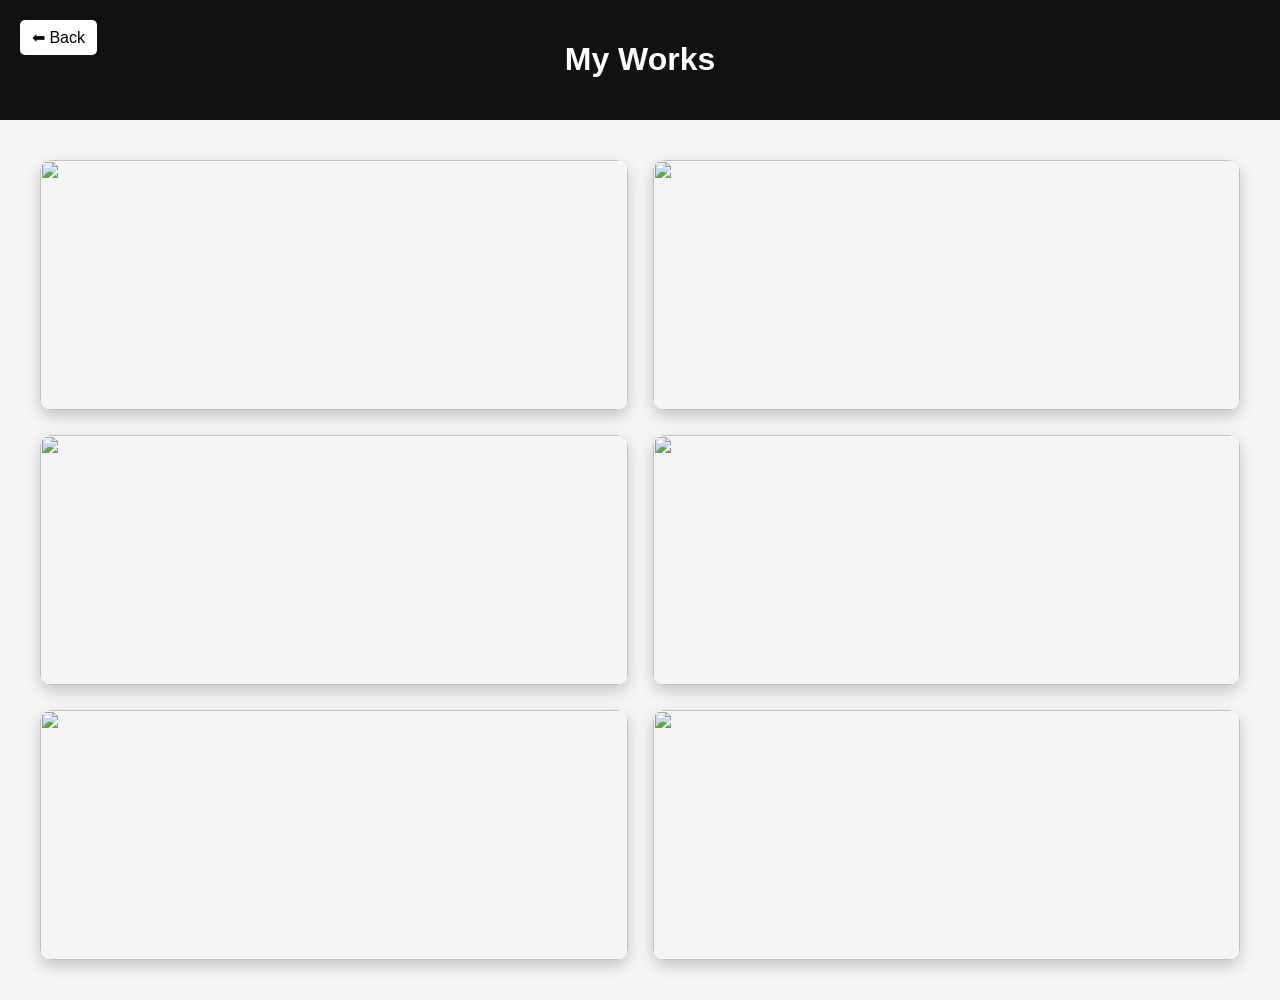
==== works.html @ 4d8da244 "new" ====
<!DOCTYPE html>
<html lang="en">
<head>
  <meta charset="UTF-8">
  <title>My Works</title>

  <style>
    body {
      margin: 0;
      font-family: Arial, sans-serif;
      background: #f5f5f5;
    }

    header {
      background: #111;
      color: white;
      padding: 20px;
      text-align: center;
      position: relative;
    }

    .back-btn {
      position: absolute;
      left: 20px;
      top: 20px;
      background: white;
      color: black;
      padding: 8px 12px;
      border-radius: 5px;
      text-decoration: none;
    }

    /* Grid */
    .container {
      padding: 40px;
      display: grid;
      grid-template-columns: repeat(2, 1fr);
      gap: 25px;
    }

    /* Card */
    .card {
      position: relative;
      border-radius: 12px;
      overflow: hidden;
      box-shadow: 0 6px 15px rgba(0,0,0,0.2);
    }

    .card img {
      width: 100%;
      height: 250px;
      object-fit: cover;
      display: block;
    }

    /* Overlay */
    .overlay {
      position: absolute;
      top: 0;
      left: 0;
      width: 100%;
      height: 100%;
      background: rgba(0, 0, 0, 0.75);
      color: white;

      display: flex;
      flex-direction: column;
      justify-content: center;
      align-items: center;

      text-align: center;
      opacity: 0;
      transition: 0.4s ease;
      padding: 20px;
    }

    .card:hover .overlay {
      opacity: 1;
    }

    .overlay h3 {
      margin-bottom: 10px;
    }

    .overlay p {
      font-size: 14px;
      margin-bottom: 15px;
    }

    .btn {
      padding: 8px 14px;
      background: white;
      color: black;
      text-decoration: none;
      border-radius: 5px;
      font-weight: bold;
    }

    .btn:hover {
      background: #ddd;
    }

    /* Mobile */
    @media (max-width: 768px) {
      .container {
        grid-template-columns: 1fr;
      }
    }

  </style>
</head>

<body>

<header>
  <a href="index.html" class="back-btn">⬅ Back</a>
  <h1>My Works</h1>
</header>

<div class="container">

  <!-- 1 -->
  <div class="card">
    <img src="https://picsum.photos/500/350?1">
    <div class="overlay">
      <h3>Project 1</h3>
      <p>Website Design</p>
      <a href="#" class="btn">View</a>
    </div>
  </div>

  <!-- 2 -->
  <div class="card">
    <img src="https://picsum.photos/500/350?2">
    <div class="overlay">
      <h3>Project 2</h3>
      <p>Mobile App UI</p>
      <a href="#" class="btn">View</a>
    </div>
  </div>

  <!-- 3 -->
  <div class="card">
    <img src="https://picsum.photos/500/350?3">
    <div class="overlay">
      <h3>Project 3</h3>
      <p>Dashboard UI</p>
      <a href="#" class="btn">View</a>
    </div>
  </div>

  <!-- 4 -->
  <div class="card">
    <img src="https://picsum.photos/500/350?4">
    <div class="overlay">
      <h3>Project 4</h3>
      <p>E-commerce Design</p>
      <a href="#" class="btn">View</a>
    </div>
  </div>

  <!-- 5 -->
  <div class="card">
    <img src="https://picsum.photos/500/350?5">
    <div class="overlay">
      <h3>Project 5</h3>
      <p>Landing Page</p>
      <a href="#" class="btn">View</a>
    </div>
  </div>

  <!-- 6 -->
  <div class="card">
    <img src="https://picsum.photos/500/350?6">
    <div class="overlay">
      <h3>Project 6</h3>
      <p>Portfolio UI</p>
      <a href="#" class="btn">View</a>
    </div>
  </div>

</div>

</body>
</html>
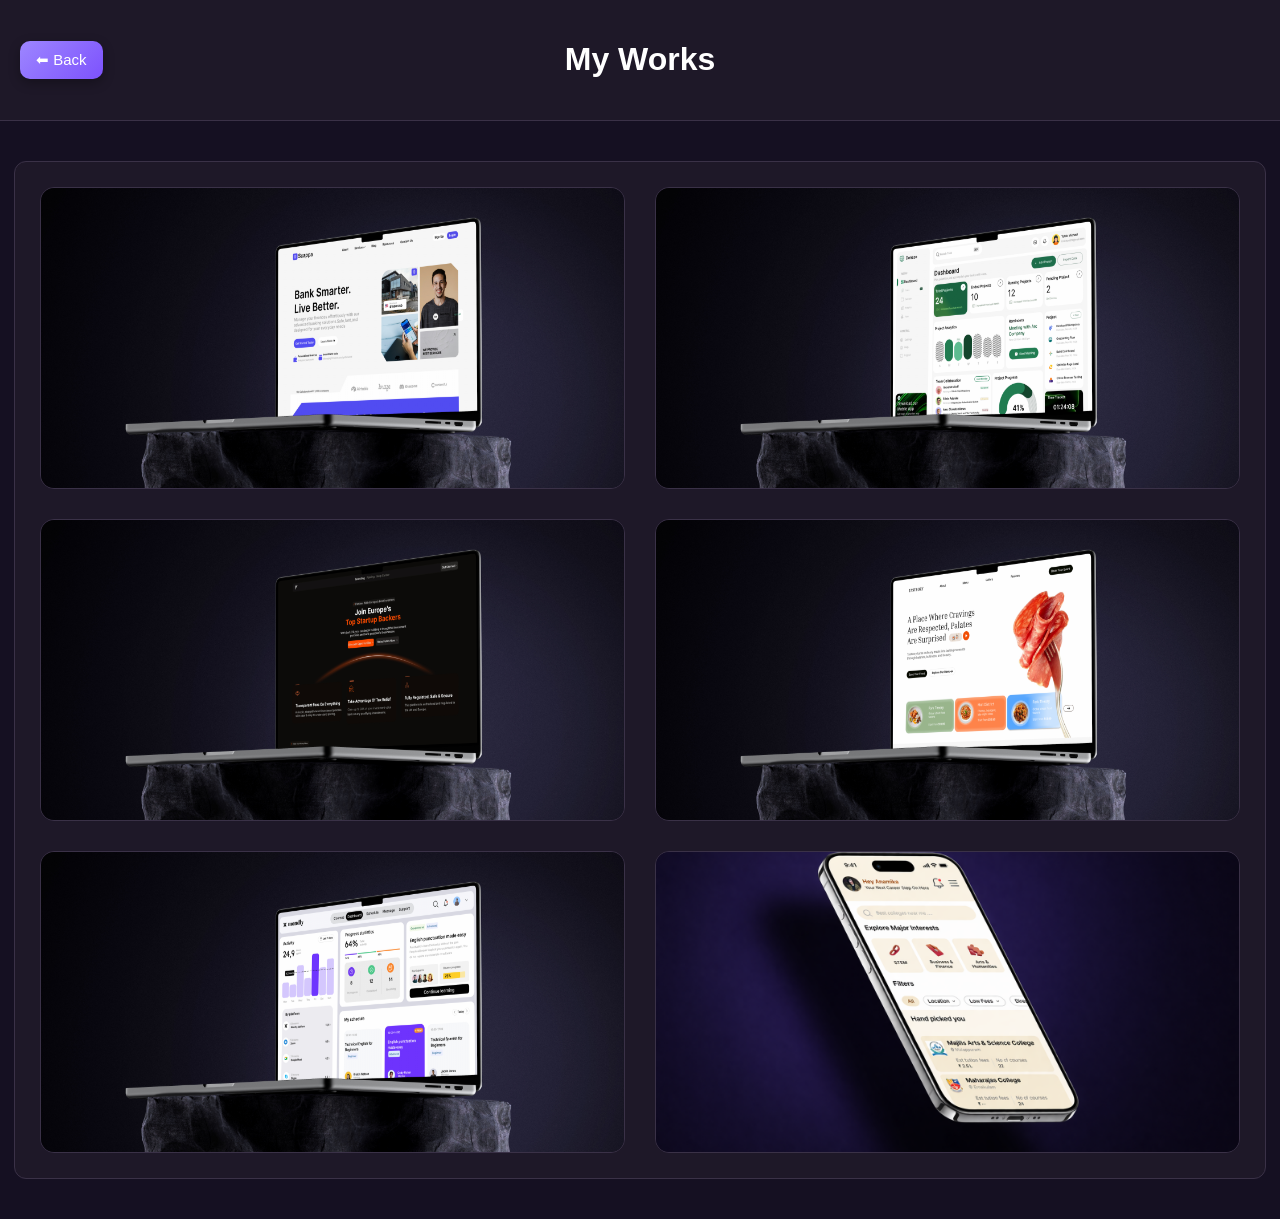
==== commit c729b3f4: "update" ====
--- a/works.html
+++ b/works.html
@@ -1,185 +1,227 @@
-<!DOCTYPE html>
+<!doctype html>
 <html lang="en">
-<head>
-  <meta charset="UTF-8">
-  <title>My Works</title>
-
-  <style>
-    body {
-      margin: 0;
-      font-family: Arial, sans-serif;
-      background: #f5f5f5;
-    }
-
-    header {
-      background: #111;
-      color: white;
-      padding: 20px;
-      text-align: center;
-      position: relative;
-    }
-
-    .back-btn {
-      position: absolute;
-      left: 20px;
-      top: 20px;
-      background: white;
-      color: black;
-      padding: 8px 12px;
-      border-radius: 5px;
-      text-decoration: none;
-    }
-
-    /* Grid */
-    .container {
-      padding: 40px;
-      display: grid;
-      grid-template-columns: repeat(2, 1fr);
-      gap: 25px;
-    }
-
-    /* Card */
-    .card {
-      position: relative;
-      border-radius: 12px;
-      overflow: hidden;
-      box-shadow: 0 6px 15px rgba(0,0,0,0.2);
-    }
-
-    .card img {
-      width: 100%;
-      height: 250px;
-      object-fit: cover;
-      display: block;
-    }
-
-    /* Overlay */
-    .overlay {
-      position: absolute;
-      top: 0;
-      left: 0;
-      width: 100%;
-      height: 100%;
-      background: rgba(0, 0, 0, 0.75);
-      color: white;
-
-      display: flex;
-      flex-direction: column;
-      justify-content: center;
-      align-items: center;
-
-      text-align: center;
-      opacity: 0;
-      transition: 0.4s ease;
-      padding: 20px;
-    }
-
-    .card:hover .overlay {
-      opacity: 1;
-    }
-
-    .overlay h3 {
-      margin-bottom: 10px;
-    }
-
-    .overlay p {
-      font-size: 14px;
-      margin-bottom: 15px;
-    }
-
-    .btn {
-      padding: 8px 14px;
-      background: white;
-      color: black;
-      text-decoration: none;
-      border-radius: 5px;
-      font-weight: bold;
-    }
-
-    .btn:hover {
-      background: #ddd;
-    }
-
-    /* Mobile */
-    @media (max-width: 768px) {
-      .container {
-        grid-template-columns: 1fr;
-      }
-    }
-
-  </style>
-</head>
-
-<body>
-
-<header>
-  <a href="index.html" class="back-btn">⬅ Back</a>
-  <h1>My Works</h1>
-</header>
-
-<div class="container">
-
-  <!-- 1 -->
-  <div class="card">
-    <img src="https://picsum.photos/500/350?1">
-    <div class="overlay">
-      <h3>Project 1</h3>
-      <p>Website Design</p>
-      <a href="#" class="btn">View</a>
-    </div>
-  </div>
-
-  <!-- 2 -->
-  <div class="card">
-    <img src="https://picsum.photos/500/350?2">
-    <div class="overlay">
-      <h3>Project 2</h3>
-      <p>Mobile App UI</p>
-      <a href="#" class="btn">View</a>
-    </div>
-  </div>
-
-  <!-- 3 -->
-  <div class="card">
-    <img src="https://picsum.photos/500/350?3">
-    <div class="overlay">
-      <h3>Project 3</h3>
-      <p>Dashboard UI</p>
-      <a href="#" class="btn">View</a>
-    </div>
-  </div>
-
-  <!-- 4 -->
-  <div class="card">
-    <img src="https://picsum.photos/500/350?4">
-    <div class="overlay">
-      <h3>Project 4</h3>
-      <p>E-commerce Design</p>
-      <a href="#" class="btn">View</a>
-    </div>
-  </div>
-
-  <!-- 5 -->
-  <div class="card">
-    <img src="https://picsum.photos/500/350?5">
-    <div class="overlay">
-      <h3>Project 5</h3>
-      <p>Landing Page</p>
-      <a href="#" class="btn">View</a>
-    </div>
-  </div>
-
-  <!-- 6 -->
-  <div class="card">
-    <img src="https://picsum.photos/500/350?6">
-    <div class="overlay">
-      <h3>Project 6</h3>
-      <p>Portfolio UI</p>
-      <a href="#" class="btn">View</a>
-    </div>
-  </div>
-
-</div>
-
-</body>
-</html>+    <head>
+        <meta charset="UTF-8" />
+        <title>My Works</title>
+
+        <style>
+            :root {
+                --accent-color1: #9d86ff;
+                --accent-color2: #7d52fd;
+                --dark-color: #151022;
+                --para-color: #d0cfd3;
+                --white-color: #ffffff;
+                --darkbg-color: #1e1828;
+                --borderr: #3a3147;
+            }
+
+            /* Body */
+            body {
+                margin: 0;
+                font-family: Arial, sans-serif;
+                background: var(--dark-color);
+                color: var(--white-color);
+            }
+
+            /* Header */
+            header {
+                background: var(--darkbg-color);
+                padding: 20px;
+                text-align: center;
+                position: relative;
+                border-bottom: 1px solid var(--borderr);
+            }
+
+            /* 🔥 Back Button (Left Center) */
+            .back-btn {
+                position: absolute;
+                left: 20px;
+                top: 50%;
+                transform: translateY(-50%);
+
+                padding: 10px 16px;
+                border-radius: 10px;
+                text-decoration: none;
+                color: var(--white-color);
+                background: linear-gradient(135deg, var(--accent-color1), var(--accent-color2));
+                font-size: 15px;
+                transition: 0.3s ease;
+                box-shadow: 0 4px 12px rgba(0, 0, 0, 0.3);
+            }
+
+            .back-btn:hover {
+                transform: translateY(-50%) scale(1.08);
+                box-shadow: 0 6px 18px rgba(0, 0, 0, 0.4);
+            }
+
+            /* Main Container */
+            .main-container {
+                max-width: 1200px; /* increased width */
+                margin: 40px auto;
+                padding: 25px;
+                background: var(--darkbg-color);
+                border-radius: 12px;
+                border: 1px solid var(--borderr);
+            }
+
+            /* Grid */
+            .container {
+                display: grid;
+                grid-template-columns: repeat(2, 1fr);
+                gap: 30px;
+            }
+
+            /* Card */
+            .card {
+                position: relative;
+                border-radius: 14px;
+                overflow: hidden;
+                border: 1px solid var(--borderr);
+                transition: transform 0.3s ease;
+            }
+
+            .card:hover {
+                transform: scale(1.03);
+            }
+
+            /* Image */
+            .card img {
+                width: 100%;
+                height: 300px; /* increased height */
+                object-fit: cover;
+                display: block;
+            }
+
+            /* Overlay */
+            .overlay {
+                position: absolute;
+                inset: 0;
+                background: rgba(21, 16, 34, 0.85);
+                display: flex;
+                flex-direction: column;
+                justify-content: center;
+                align-items: center;
+                text-align: center;
+                opacity: 0;
+                transition: 0.4s ease;
+                padding: 20px;
+            }
+
+            .card:hover .overlay {
+                opacity: 1;
+            }
+
+            /* Text */
+            .overlay h3 {
+                color: var(--accent-color1);
+                margin-bottom: 10px;
+            }
+
+            .overlay p {
+                color: var(--para-color);
+                font-size: 14px;
+                margin-bottom: 15px;
+            }
+
+            /* Button */
+            .btn {
+                padding: 8px 14px;
+                border-radius: 6px;
+                text-decoration: none;
+                color: white;
+                background: linear-gradient(135deg, var(--accent-color1), var(--accent-color2));
+                font-size: 14px;
+            }
+
+            .btn:hover {
+                opacity: 0.9;
+            }
+
+            /* Mobile */
+            @media (max-width: 768px) {
+                .container {
+                    grid-template-columns: 1fr;
+                }
+
+                .main-container {
+                    margin: 20px;
+                }
+            }
+        </style>
+    </head>
+
+    <body>
+        <header>
+            <a href="index.html" class="back-btn">⬅ Back</a>
+            <h1>My Works</h1>
+        </header>
+
+        <div class="main-container">
+            <div class="container">
+                <!-- Repeat 6 cards -->
+
+                <div class="card">
+                    <img src="img/mockup1.svg" />
+                    <div class="overlay">
+                        <h3>Project 1</h3>
+                        <p>Website Design</p>
+                        <a href="#" class="btn">View</a>
+                    </div>
+                </div>
+
+                <div class="card">
+                    <img src="img/mockup2.svg" />
+                    <div class="overlay">
+                        <h3>Project 2</h3>
+                        <p>Mobile App UI</p>
+                        <a href="#" class="btn">View</a>
+                    </div>
+                </div>
+
+                <div class="card">
+                    <img src="img/mockup3.svg" />
+                    <div class="overlay">
+                        <h3>Project 3</h3>
+                        <p>Dashboard UI</p>
+                        <a href="#" class="btn">View</a>
+                    </div>
+                </div>
+
+                <div class="card">
+                    <img src="img/mockup4.svg" />
+                    <div class="overlay">
+                        <h3>Project 4</h3>
+                        <p>E-commerce Design</p>
+                        <a href="#" class="btn">View</a>
+                    </div>
+                </div>
+
+                <div class="card">
+                    <img src="img/mockup5.svg" />
+                    <div class="overlay">
+                        <h3>Project 5</h3>
+                        <p>Landing Page</p>
+                        <a href="#" class="btn">View</a>
+                    </div>
+                </div>
+
+                <!-- <div class="card">
+                    <img src="img/mockup6.svg" />
+                    <div class="overlay">
+                        <h3>Project 6</h3>
+                        <p>Portfolio UI</p>
+                        <a href="#" class="btn">View</a>
+                    </div>
+                </div> -->
+                <div class="card">
+                    <img src="img/mockup7.png" />
+                    <div class="overlay">
+                        <h3>Project 6</h3>
+                        <p>Portfolio UI</p>
+                        <a href="#" class="btn">View</a>
+                    </div>
+                </div>
+            </div>
+        </div>
+    </body>
+</html>
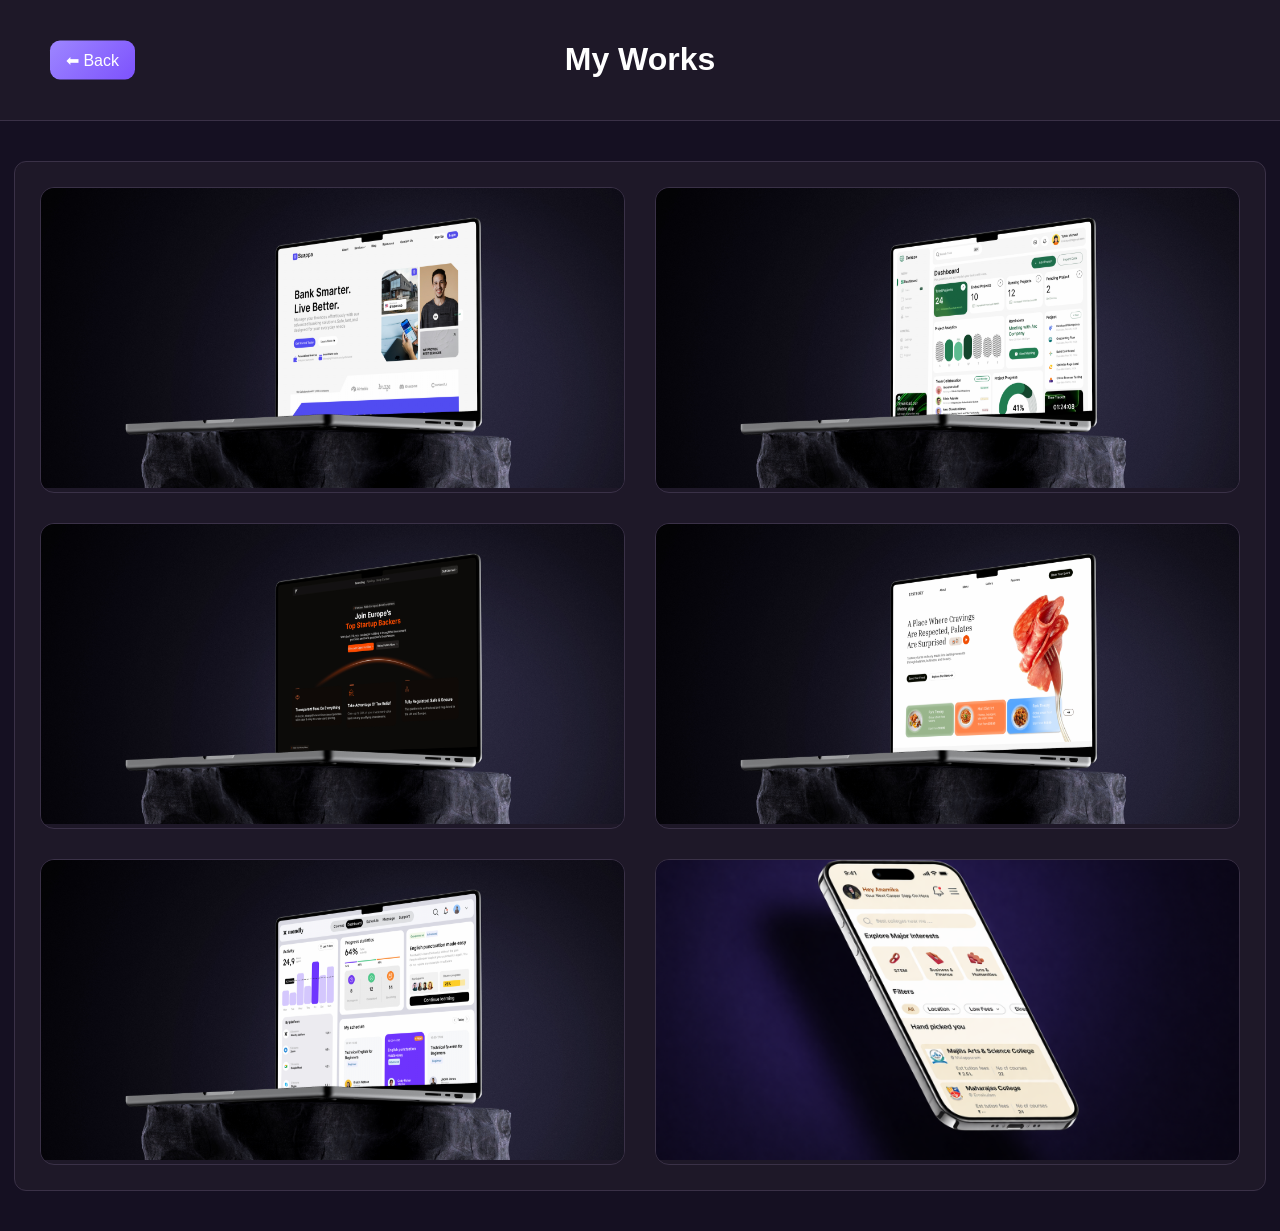
==== commit 487be7bd: "update" ====
--- a/works.html
+++ b/works.html
@@ -1,227 +1,114 @@
 <!doctype html>
 <html lang="en">
-    <head>
-        <meta charset="UTF-8" />
-        <title>My Works</title>
+<head>
+<meta charset="UTF-8" />
+<title>My Works</title>
+<link rel="stylesheet" href="works.css">
 
-        <style>
-            :root {
-                --accent-color1: #9d86ff;
-                --accent-color2: #7d52fd;
-                --dark-color: #151022;
-                --para-color: #d0cfd3;
-                --white-color: #ffffff;
-                --darkbg-color: #1e1828;
-                --borderr: #3a3147;
-            }
 
-            /* Body */
-            body {
-                margin: 0;
-                font-family: Arial, sans-serif;
-                background: var(--dark-color);
-                color: var(--white-color);
-            }
+</head>
 
-            /* Header */
-            header {
-                background: var(--darkbg-color);
-                padding: 20px;
-                text-align: center;
-                position: relative;
-                border-bottom: 1px solid var(--borderr);
-            }
+<body>
 
-            /* 🔥 Back Button (Left Center) */
-            .back-btn {
-                position: absolute;
-                left: 20px;
-                top: 50%;
-                transform: translateY(-50%);
+<header>
+    <a href="index.html" class="back-btn">⬅ Back</a>
+    <h1>My Works</h1>
+</header>
 
-                padding: 10px 16px;
-                border-radius: 10px;
-                text-decoration: none;
-                color: var(--white-color);
-                background: linear-gradient(135deg, var(--accent-color1), var(--accent-color2));
-                font-size: 15px;
-                transition: 0.3s ease;
-                box-shadow: 0 4px 12px rgba(0, 0, 0, 0.3);
-            }
+<div class="main-container">
 
-            .back-btn:hover {
-                transform: translateY(-50%) scale(1.08);
-                box-shadow: 0 6px 18px rgba(0, 0, 0, 0.4);
-            }
+    <!-- 🔥 GRID -->
+    <div class="container" id="grid">
 
-            /* Main Container */
-            .main-container {
-                max-width: 1200px; /* increased width */
-                margin: 40px auto;
-                padding: 25px;
-                background: var(--darkbg-color);
-                border-radius: 12px;
-                border: 1px solid var(--borderr);
-            }
-
-            /* Grid */
-            .container {
-                display: grid;
-                grid-template-columns: repeat(2, 1fr);
-                gap: 30px;
-            }
-
-            /* Card */
-            .card {
-                position: relative;
-                border-radius: 14px;
-                overflow: hidden;
-                border: 1px solid var(--borderr);
-                transition: transform 0.3s ease;
-            }
-
-            .card:hover {
-                transform: scale(1.03);
-            }
-
-            /* Image */
-            .card img {
-                width: 100%;
-                height: 300px; /* increased height */
-                object-fit: cover;
-                display: block;
-            }
-
-            /* Overlay */
-            .overlay {
-                position: absolute;
-                inset: 0;
-                background: rgba(21, 16, 34, 0.85);
-                display: flex;
-                flex-direction: column;
-                justify-content: center;
-                align-items: center;
-                text-align: center;
-                opacity: 0;
-                transition: 0.4s ease;
-                padding: 20px;
-            }
-
-            .card:hover .overlay {
-                opacity: 1;
-            }
-
-            /* Text */
-            .overlay h3 {
-                color: var(--accent-color1);
-                margin-bottom: 10px;
-            }
-
-            .overlay p {
-                color: var(--para-color);
-                font-size: 14px;
-                margin-bottom: 15px;
-            }
-
-            /* Button */
-            .btn {
-                padding: 8px 14px;
-                border-radius: 6px;
-                text-decoration: none;
-                color: white;
-                background: linear-gradient(135deg, var(--accent-color1), var(--accent-color2));
-                font-size: 14px;
-            }
-
-            .btn:hover {
-                opacity: 0.9;
-            }
-
-            /* Mobile */
-            @media (max-width: 768px) {
-                .container {
-                    grid-template-columns: 1fr;
-                }
-
-                .main-container {
-                    margin: 20px;
-                }
-            }
-        </style>
-    </head>
-
-    <body>
-        <header>
-            <a href="index.html" class="back-btn">⬅ Back</a>
-            <h1>My Works</h1>
-        </header>
-
-        <div class="main-container">
-            <div class="container">
-                <!-- Repeat 6 cards -->
-
-                <div class="card">
-                    <img src="img/mockup1.svg" />
-                    <div class="overlay">
-                        <h3>Project 1</h3>
-                        <p>Website Design</p>
-                        <a href="#" class="btn">View</a>
-                    </div>
-                </div>
-
-                <div class="card">
-                    <img src="img/mockup2.svg" />
-                    <div class="overlay">
-                        <h3>Project 2</h3>
-                        <p>Mobile App UI</p>
-                        <a href="#" class="btn">View</a>
-                    </div>
-                </div>
-
-                <div class="card">
-                    <img src="img/mockup3.svg" />
-                    <div class="overlay">
-                        <h3>Project 3</h3>
-                        <p>Dashboard UI</p>
-                        <a href="#" class="btn">View</a>
-                    </div>
-                </div>
-
-                <div class="card">
-                    <img src="img/mockup4.svg" />
-                    <div class="overlay">
-                        <h3>Project 4</h3>
-                        <p>E-commerce Design</p>
-                        <a href="#" class="btn">View</a>
-                    </div>
-                </div>
-
-                <div class="card">
-                    <img src="img/mockup5.svg" />
-                    <div class="overlay">
-                        <h3>Project 5</h3>
-                        <p>Landing Page</p>
-                        <a href="#" class="btn">View</a>
-                    </div>
-                </div>
-
-                <!-- <div class="card">
-                    <img src="img/mockup6.svg" />
-                    <div class="overlay">
-                        <h3>Project 6</h3>
-                        <p>Portfolio UI</p>
-                        <a href="#" class="btn">View</a>
-                    </div>
-                </div> -->
-                <div class="card">
-                    <img src="img/mockup7.png" />
-                    <div class="overlay">
-                        <h3>Project 6</h3>
-                        <p>Portfolio UI</p>
-                        <a href="#" class="btn">View</a>
-                    </div>
-                </div>
+        <div class="card">
+            <img src="img/mockup1.svg">
+            <div class="overlay">
+                <h3>Project 1</h3>
+                <p>Website Design</p>
+                <a href="#" class="btn" data-img="img/pic-3.svg">View</a>
             </div>
         </div>
-    </body>
-</html>
+
+        <div class="card">
+            <img src="img/mockup2.svg">
+            <div class="overlay">
+                <h3>Project 2</h3>
+                <p>Mobile App UI</p>
+                <a href="#" class="btn" data-img="img/Desktop - 3.svg">View</a>
+            </div>
+        </div>
+
+        <div class="card">
+            <img src="img/mockup3.svg">
+            <div class="overlay">
+                <h3>Project 3</h3>
+                <p>Dashboard UI</p>
+                <a href="#" class="btn" data-img="img/Desktop-4.svg">View</a>
+            </div>
+        </div>
+
+        <div class="card">
+            <img src="img/mockup4.svg">
+            <div class="overlay">
+                <h3>Project 4</h3>
+                <p>E-commerce Design</p>
+                <a href="#" class="btn" data-img="img/Desktop-5.svg">View</a>
+            </div>
+        </div>
+
+        <div class="card">
+            <img src="img/mockup5.svg">
+            <div class="overlay">
+                <h3>Project 5</h3>
+                <p>Landing Page</p>
+                <a href="#" class="btn" data-img="img/Desktop -1.svg.svg">View</a>
+            </div>
+        </div>
+
+        <div class="card">
+            <img src="img/mockup7.png">
+            <div class="overlay">
+                <h3>Project 6</h3>
+                <p>Portfolio UI</p>
+                <a href="#" class="btn" data-img="img/mockup7.png">View</a>
+            </div>
+        </div>
+
+    </div>
+
+    <!-- 🔥 PREVIEW -->
+    <div class="preview" id="preview">
+        <div class="pre-button"><button id="backBtn">⬅ Back to works</button></div>
+        
+        <img id="previewImg">
+    </div>
+
+</div>
+
+<script>
+const buttons = document.querySelectorAll(".btn");
+const grid = document.getElementById("grid");
+const preview = document.getElementById("preview");
+const previewImg = document.getElementById("previewImg");
+const backBtn = document.getElementById("backBtn");
+
+buttons.forEach(btn => {
+    btn.addEventListener("click", (e) => {
+        e.preventDefault();
+
+        const imgSrc = btn.getAttribute("data-img");
+
+        grid.style.display = "none";
+        preview.style.display = "block";
+        previewImg.src = imgSrc;
+    });
+});
+
+backBtn.addEventListener("click", () => {
+    preview.style.display = "none";
+    grid.style.display = "grid";
+});
+</script>
+
+</body>
+</html>
--- a/works.css
+++ b/works.css
@@ -0,0 +1,135 @@
+
+:root {
+    --accent1: #9d86ff;
+    --accent2: #7d52fd;
+    --dark: #151022;
+    --darkbg: #1e1828;
+    --border: #3a3147;
+    --white: #fff;
+    --para: #d0cfd3;
+}
+
+body {
+    margin: 0;
+    font-family: Arial;
+    background: var(--dark);
+    color: var(--white);
+}
+
+/* HEADER */
+header {
+    background: var(--darkbg);
+    padding: 20px;
+    text-align: center;
+    position: relative;
+    border-bottom: 1px solid var(--border);
+}
+
+.back-btn {
+    position: absolute;
+    left: 50px;
+    top: 50%;
+    transform: translateY(-50%);
+    padding: 10px 16px;
+    border-radius: 10px;
+    text-decoration: none;
+    color: white;
+    background: linear-gradient(135deg, var(--accent1), var(--accent2));
+}
+
+/* MAIN */
+.main-container {
+    max-width: 1200px;
+    margin: 40px auto;
+    padding: 25px;
+    background: var(--darkbg);
+    border-radius: 12px;
+    border: 1px solid var(--border);
+}
+
+/* GRID */
+.container {
+    display: grid;
+    grid-template-columns: repeat(2, 1fr);
+    gap: 30px;
+}
+
+/* CARD */
+.card {
+    position: relative;
+    border-radius: 14px;
+    overflow: hidden;
+    border: 1px solid var(--border);
+}
+
+.card img {
+    width: 100%;
+    height: 300px;
+    object-fit: cover;
+}
+
+/* OVERLAY */
+.overlay {
+    position: absolute;
+    inset: 0;
+    background: rgba(21,16,34,0.85);
+    display: flex;
+    flex-direction: column;
+    justify-content: center;
+    align-items: center;
+    opacity: 0;
+    transition: 0.3s;
+}
+
+.card:hover .overlay {
+    opacity: 1;
+}
+
+.overlay h3 {
+    color: var(--accent1);
+}
+
+.overlay p {
+    color: var(--para);
+}
+
+/* BUTTON */
+.btn {
+    padding: 8px 14px;
+    border-radius: 6px;
+    text-decoration: none;
+    color: white;
+    background: linear-gradient(135deg, var(--accent1), var(--accent2));
+}
+
+/* 🔥 PREVIEW MODE */
+.preview {
+    display: none;
+    /* text-align: center; */
+}
+.pre-button{
+    text-align: flex-start !important;
+}
+.preview img {
+    width: 100%;
+   
+    object-fit: contain;
+    border-radius: 10px;
+}
+
+.preview button {
+    margin-bottom: 20px;
+    padding: 10px 16px;
+    border: none;
+    border-radius: 8px;
+    background: linear-gradient(135deg, var(--accent1), var(--accent2));
+    color: white;
+    cursor: pointer;
+}
+
+/* MOBILE */
+@media(max-width:768px){
+    .container {
+        grid-template-columns: 1fr;
+    }
+}
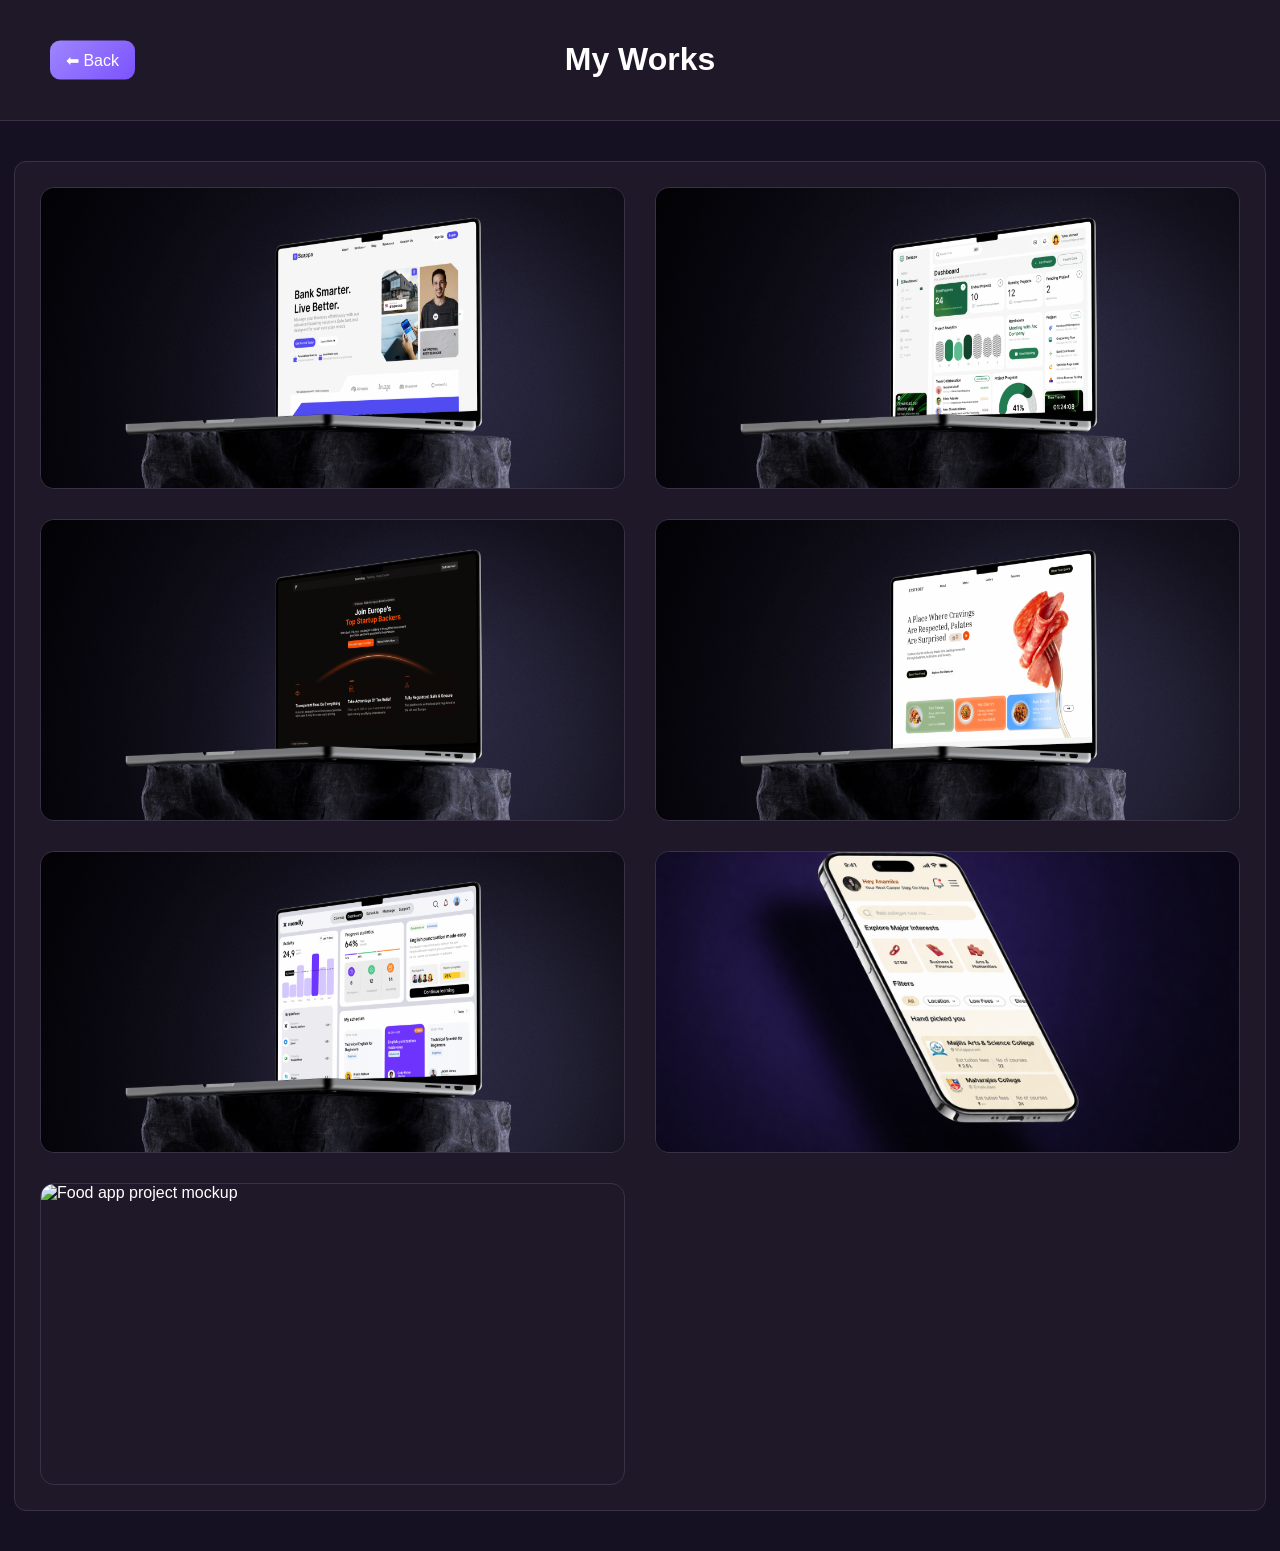
==== commit 2d44a2cc: "Update portfolio projects and screens" ====
--- a/works.html
+++ b/works.html
@@ -23,54 +23,63 @@
         <div class="card">
             <img src="img/mockup1.svg">
             <div class="overlay">
-                <h3>Project 1</h3>
-                <p>Website Design</p>
-                <a href="#" class="btn" data-img="img/pic-3.svg">View</a>
+                <h3>Scappa</h3>
+                <p>Fintech Website Design</p>
+                <a href="#" class="btn" data-img="img/SCAPPA.svg">View</a>
             </div>
         </div>
 
         <div class="card">
             <img src="img/mockup2.svg">
             <div class="overlay">
-                <h3>Project 2</h3>
-                <p>Mobile App UI</p>
-                <a href="#" class="btn" data-img="img/Desktop - 3.svg">View</a>
+                <h3>Donezo</h3>
+                <p>Project Management Dashboard</p>
+                <a href="#" class="btn" data-img="img/DONEZO.svg">View</a>
             </div>
         </div>
 
         <div class="card">
             <img src="img/mockup3.svg">
             <div class="overlay">
-                <h3>Project 3</h3>
-                <p>Dashboard UI</p>
-                <a href="#" class="btn" data-img="img/Desktop-4.svg">View</a>
+                <h3>Investment Platform</h3>
+                <p>Fintech Web Design</p>
+                <a href="#" class="btn" data-img="img/INVESTMENT.svg">View</a>
             </div>
         </div>
 
         <div class="card">
             <img src="img/mockup4.svg">
             <div class="overlay">
-                <h3>Project 4</h3>
-                <p>E-commerce Design</p>
-                <a href="#" class="btn" data-img="img/Desktop-5.svg">View</a>
+                <h3>Tasteory</h3>
+                <p>Restaurant Website Design</p>
+                <a href="#" class="btn" data-img="img/TASTEORY.svg">View</a>
             </div>
         </div>
 
         <div class="card">
             <img src="img/mockup5.svg">
             <div class="overlay">
-                <h3>Project 5</h3>
-                <p>Landing Page</p>
-                <a href="#" class="btn" data-img="img/Desktop -1.svg.svg">View</a>
+                <h3>Mondly</h3>
+                <p>EdTech Dashboard Design</p>
+                <a href="#" class="btn" data-img="img/MONDLY.svg">View</a>
             </div>
         </div>
 
         <div class="card">
             <img src="img/mockup7.png">
             <div class="overlay">
-                <h3>Project 6</h3>
-                <p>Portfolio UI</p>
+                <h3>College Finder</h3>
+                <p>Education Mobile App Design</p>
                 <a href="#" class="btn" data-img="img/mockup7.png">View</a>
+            </div>
+        </div>
+
+        <div class="card">
+            <img src="img/Foo App mockup.png" alt="Food app project mockup">
+            <div class="overlay">
+                <h3>Food App</h3>
+                <p>Mobile App Design</p>
+                <a href="#" class="btn" data-img="img/FOOD APP.svg">View</a>
             </div>
         </div>
 
--- a/works.css
+++ b/works.css
@@ -57,12 +57,15 @@
 /* CARD */
 .card {
     position: relative;
+    display: block;
+    min-height: 300px;
     border-radius: 14px;
     overflow: hidden;
     border: 1px solid var(--border);
 }
 
 .card img {
+    display: block;
     width: 100%;
     height: 300px;
     object-fit: cover;
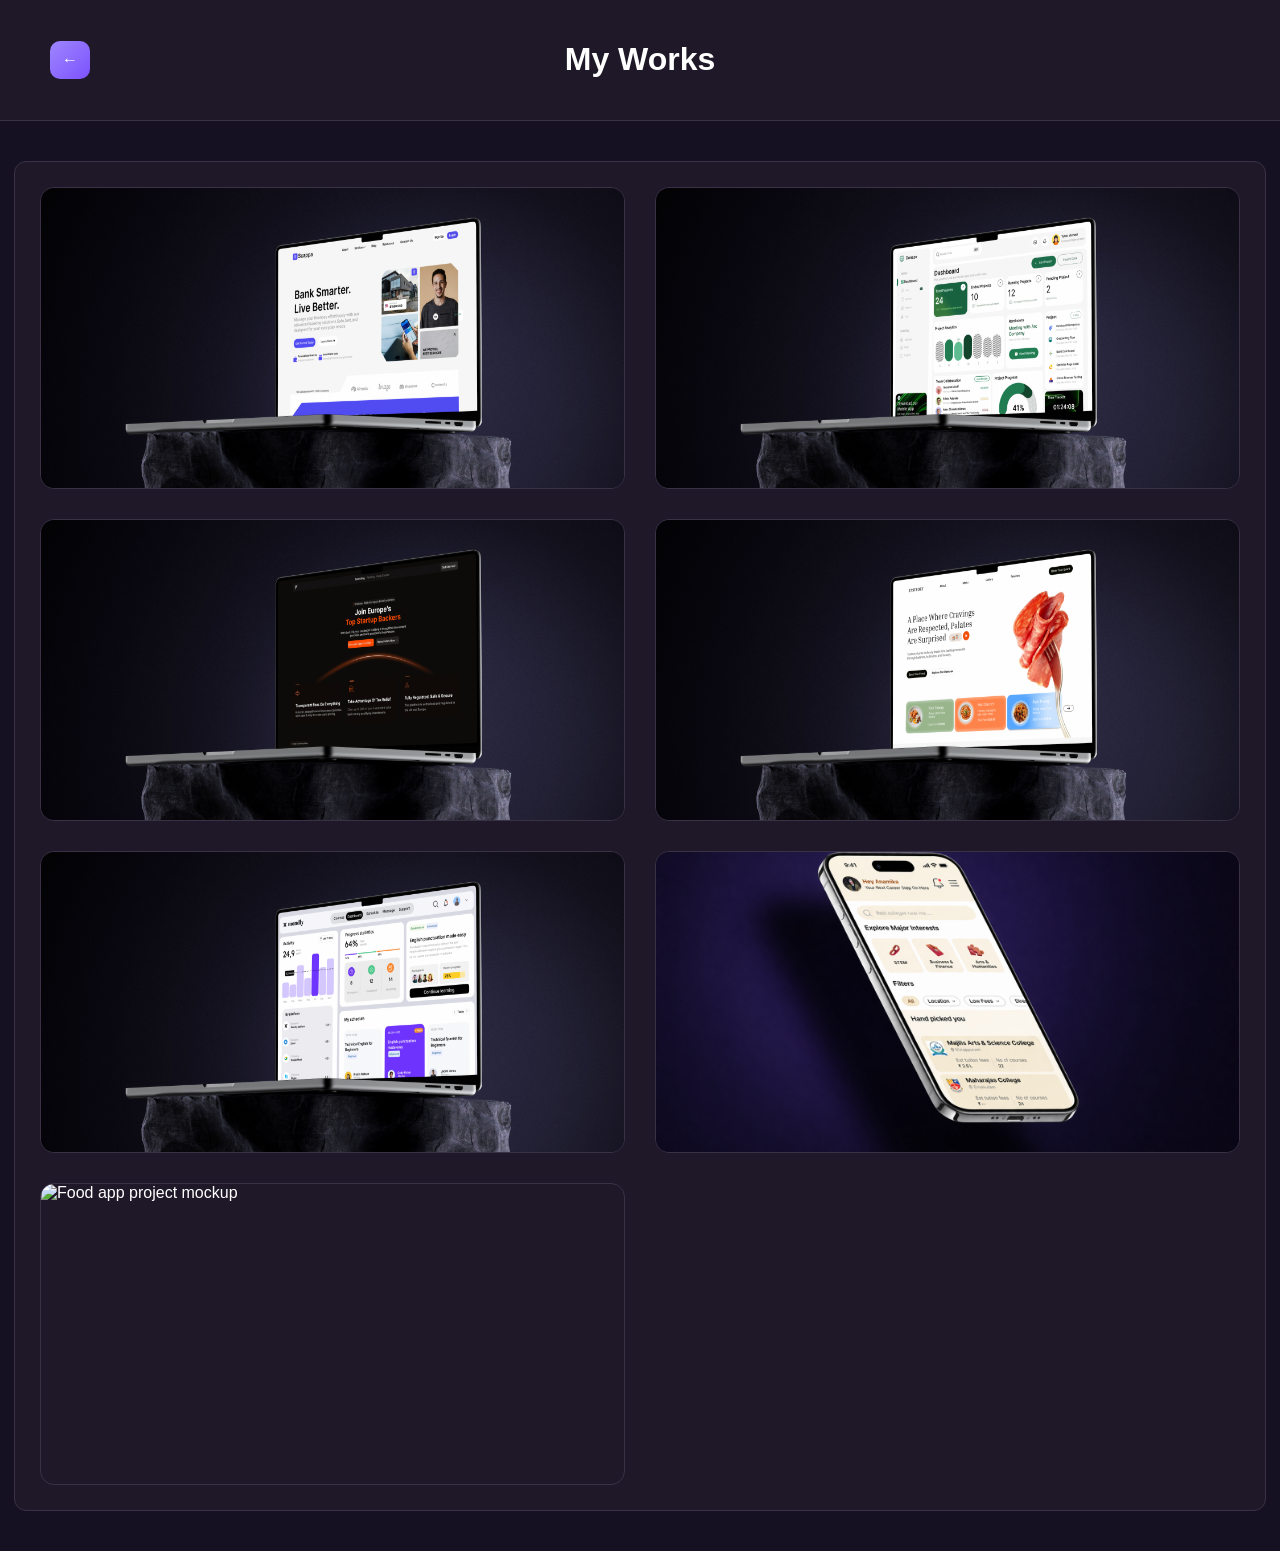
==== commit 7a90d47f: "Update portfolio project details layout" ====
--- a/works.html
+++ b/works.html
@@ -11,7 +11,7 @@
 <body>
 
 <header>
-    <a href="index.html" class="back-btn">⬅ Back</a>
+    <a href="index.html#project" class="back-btn" aria-label="Back to portfolio">←</a>
     <h1>My Works</h1>
 </header>
 
@@ -20,66 +20,59 @@
     <!-- 🔥 GRID -->
     <div class="container" id="grid">
 
-        <div class="card">
+        <div class="card" data-img="img/SCAPPA.svg" tabindex="0" role="button" aria-label="View Scappa project">
             <img src="img/mockup1.svg">
             <div class="overlay">
                 <h3>Scappa</h3>
                 <p>Fintech Website Design</p>
-                <a href="#" class="btn" data-img="img/SCAPPA.svg">View</a>
             </div>
         </div>
 
-        <div class="card">
+        <div class="card" data-img="img/DONEZO.svg" tabindex="0" role="button" aria-label="View Donezo project">
             <img src="img/mockup2.svg">
             <div class="overlay">
                 <h3>Donezo</h3>
                 <p>Project Management Dashboard</p>
-                <a href="#" class="btn" data-img="img/DONEZO.svg">View</a>
             </div>
         </div>
 
-        <div class="card">
+        <div class="card" data-img="img/INVESTMENT.svg" tabindex="0" role="button" aria-label="View investment platform project">
             <img src="img/mockup3.svg">
             <div class="overlay">
                 <h3>Investment Platform</h3>
                 <p>Fintech Web Design</p>
-                <a href="#" class="btn" data-img="img/INVESTMENT.svg">View</a>
             </div>
         </div>
 
-        <div class="card">
+        <div class="card" data-img="img/TASTEORY.svg" tabindex="0" role="button" aria-label="View Tasteory project">
             <img src="img/mockup4.svg">
             <div class="overlay">
                 <h3>Tasteory</h3>
                 <p>Restaurant Website Design</p>
-                <a href="#" class="btn" data-img="img/TASTEORY.svg">View</a>
             </div>
         </div>
 
-        <div class="card">
+        <div class="card" data-img="img/MONDLY.svg" tabindex="0" role="button" aria-label="View Mondly project">
             <img src="img/mockup5.svg">
             <div class="overlay">
                 <h3>Mondly</h3>
                 <p>EdTech Dashboard Design</p>
-                <a href="#" class="btn" data-img="img/MONDLY.svg">View</a>
             </div>
         </div>
 
-        <div class="card">
+        <div class="card" data-img="img/mockup7.png" tabindex="0" role="button" aria-label="View College Finder project">
             <img src="img/mockup7.png">
             <div class="overlay">
                 <h3>College Finder</h3>
                 <p>Education Mobile App Design</p>
-                <a href="#" class="btn" data-img="img/mockup7.png">View</a>
             </div>
         </div>
 
-        <div class="card">
+        <div class="card" data-img="img/FOOD APP.svg" tabindex="0" role="button" aria-label="View Food App project">
             <img src="img/Foo App mockup.png" alt="Food app project mockup">
             <div class="overlay">
                 <h3>Food App</h3>
                 <p>Mobile App Design</p>
-                <a href="#" class="btn" data-img="img/FOOD APP.svg">View</a>
             </div>
         </div>
 
@@ -87,7 +80,10 @@
 
     <!-- 🔥 PREVIEW -->
     <div class="preview" id="preview">
-        <div class="pre-button"><button id="backBtn">⬅ Back to works</button></div>
+        <div class="preview-nav">
+            <h4>Project Detail</h4>
+            <button id="backBtn" aria-label="Back to Portfolio">←</button>
+        </div>
         
         <img id="previewImg">
     </div>
@@ -95,21 +91,27 @@
 </div>
 
 <script>
-const buttons = document.querySelectorAll(".btn");
+const cards = document.querySelectorAll(".card");
 const grid = document.getElementById("grid");
 const preview = document.getElementById("preview");
 const previewImg = document.getElementById("previewImg");
 const backBtn = document.getElementById("backBtn");
 
-buttons.forEach(btn => {
-    btn.addEventListener("click", (e) => {
-        e.preventDefault();
-
-        const imgSrc = btn.getAttribute("data-img");
+cards.forEach(card => {
+    const openPreview = () => {
+        const imgSrc = card.getAttribute("data-img");
 
         grid.style.display = "none";
         preview.style.display = "block";
         previewImg.src = imgSrc;
+    };
+
+    card.addEventListener("click", openPreview);
+    card.addEventListener("keydown", (e) => {
+        if (e.key === "Enter" || e.key === " ") {
+            e.preventDefault();
+            openPreview();
+        }
     });
 });
 
--- a/works.css
+++ b/works.css
@@ -30,7 +30,7 @@
     left: 50px;
     top: 50%;
     transform: translateY(-50%);
-    padding: 10px 16px;
+    padding: 10px 12px;
     border-radius: 10px;
     text-decoration: none;
     color: white;
@@ -58,6 +58,7 @@
 .card {
     position: relative;
     display: block;
+    cursor: pointer;
     min-height: 300px;
     border-radius: 14px;
     overflow: hidden;
@@ -108,26 +109,47 @@
 /* 🔥 PREVIEW MODE */
 .preview {
     display: none;
-    /* text-align: center; */
 }
-.pre-button{
-    text-align: flex-start !important;
+
+.preview-nav {
+    position: relative;
+    display: flex;
+    align-items: center;
+    min-height: 68px;
+    padding: 12px 40px;
+    background: rgba(11, 11, 11, 0.95);
+    border-bottom: 1px solid rgba(255, 255, 255, 0.1);
 }
+
+.preview-nav h4 {
+    position: absolute;
+    left: 50%;
+    margin: 0;
+    transform: translateX(-50%);
+}
+
+.preview-nav button {
+    position: relative;
+    z-index: 1;
+    padding: 10px 14px;
+    border: none;
+    border-radius: 50px;
+    background: white;
+    color: black;
+    font-weight: bold;
+    cursor: pointer;
+    transition: 0.3s;
+}
+
+.preview-nav button:hover {
+    background: #7d52fd;
+    color: white;
+}
+
 .preview img {
     width: 100%;
-   
     object-fit: contain;
     border-radius: 10px;
-}
-
-.preview button {
-    margin-bottom: 20px;
-    padding: 10px 16px;
-    border: none;
-    border-radius: 8px;
-    background: linear-gradient(135deg, var(--accent1), var(--accent2));
-    color: white;
-    cursor: pointer;
 }
 
 /* MOBILE */
